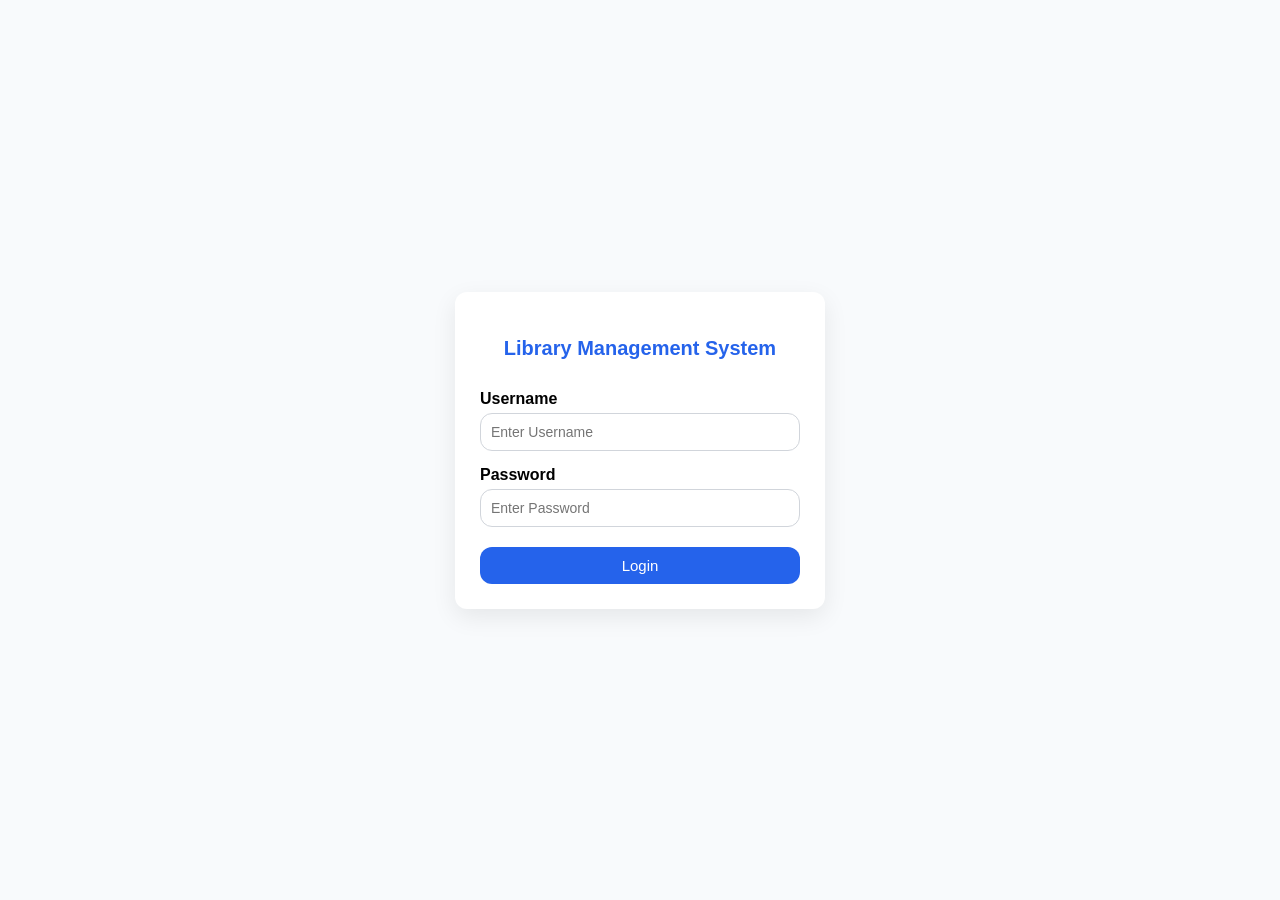
==== index.html @ a8713d56 "first commit" ====
<!doctype html>
<html>
  <head>
    <meta charset="utf-8" />
    <title>Library Management System</title>
    <script defer src="./assest/js/login.js"></script>
    <style>
      body {
        margin: 0;
        height: 100vh;
        display: flex;
        justify-content: center;
        align-items: center;
        background: #F8FAFC;
        font-family: Inter, Poppins, sans-serif;
      }

      .div-container {
        width: 320px;
        background: #ffffff;
        padding: 25px;
        border-radius: 12px;
        box-shadow: 0 8px 24px rgba(0, 0, 0, 0.08);
      }

      .username-container {
        width: 100%;
        padding: 10px;
        margin-bottom: 15px;
        border: 1px solid #d1d5db;
        border-radius: 12px;
        box-sizing: border-box;
        font-size: 14px;
        outline: none;
      }

      .username-container:focus {
        border: 1px solid #25eb2f;
      }

      #btn_id {
        width: 100%;
        padding: 10px;
        background: #2563eb;
        color: #ffffff;
        border: none;
        border-radius: 12px;
        cursor: pointer;
        font-size: 15px;
        transition: 0.3s;
      }

      #btn_id:hover {
        background: #1d4ed8;
      }

      #error_msg {
        color: #ef4444;
        font-size: 14px;
        margin-bottom: 10px;
      }
    </style>
  </head>

  <body></body>
</html>
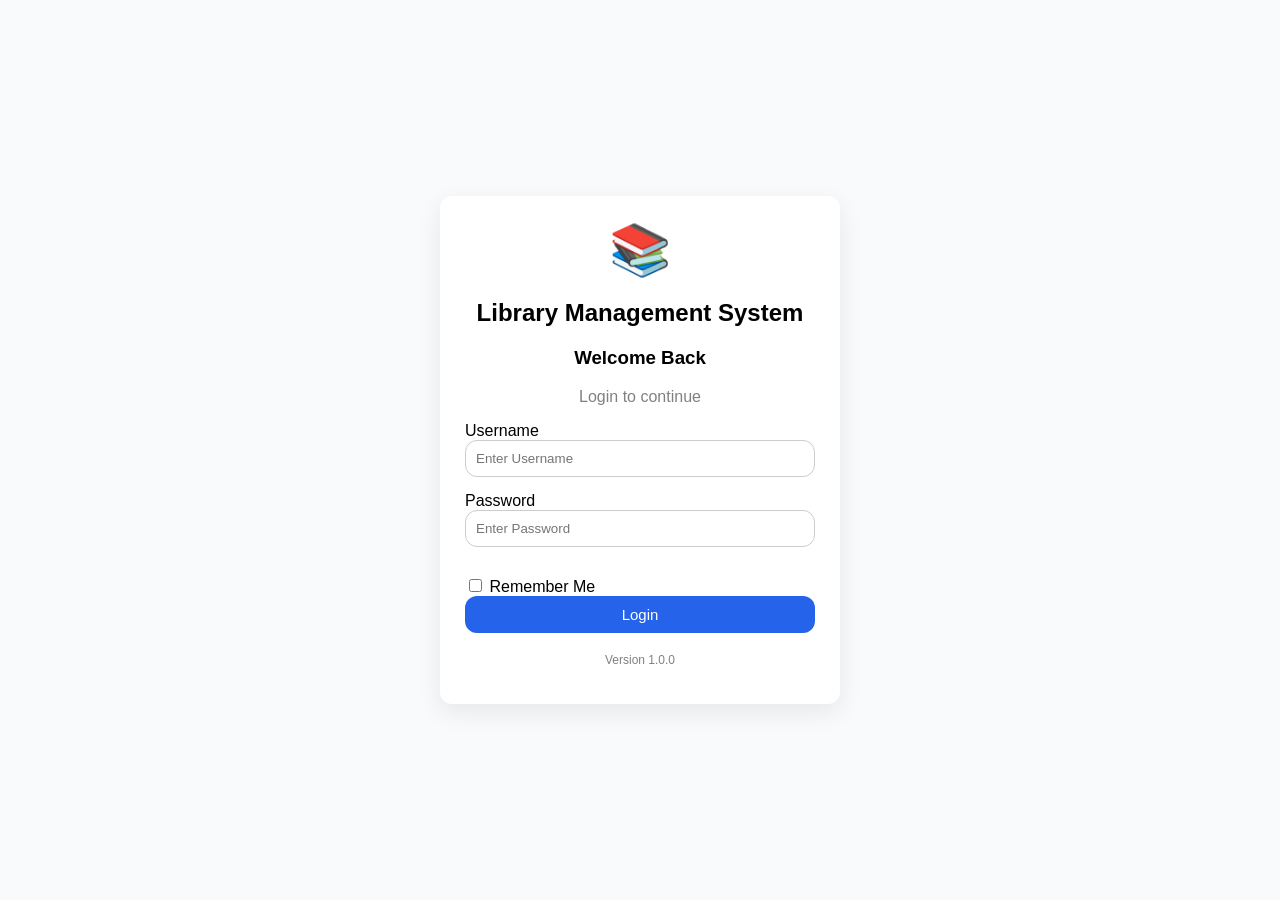
==== commit 0a1d403f: "feat:added books and members" ====
--- a/index.html
+++ b/index.html
@@ -1,66 +1,11 @@
-<!doctype html>
+<!DOCTYPE html>
 <html>
-  <head>
-    <meta charset="utf-8" />
+<head>
+    <meta charset="UTF-8">
     <title>Library Management System</title>
-    <script defer src="./assest/js/login.js"></script>
-    <style>
-      body {
-        margin: 0;
-        height: 100vh;
-        display: flex;
-        justify-content: center;
-        align-items: center;
-        background: #F8FAFC;
-        font-family: Inter, Poppins, sans-serif;
-      }
-
-      .div-container {
-        width: 320px;
-        background: #ffffff;
-        padding: 25px;
-        border-radius: 12px;
-        box-shadow: 0 8px 24px rgba(0, 0, 0, 0.08);
-      }
-
-      .username-container {
-        width: 100%;
-        padding: 10px;
-        margin-bottom: 15px;
-        border: 1px solid #d1d5db;
-        border-radius: 12px;
-        box-sizing: border-box;
-        font-size: 14px;
-        outline: none;
-      }
-
-      .username-container:focus {
-        border: 1px solid #25eb2f;
-      }
-
-      #btn_id {
-        width: 100%;
-        padding: 10px;
-        background: #2563eb;
-        color: #ffffff;
-        border: none;
-        border-radius: 12px;
-        cursor: pointer;
-        font-size: 15px;
-        transition: 0.3s;
-      }
-
-      #btn_id:hover {
-        background: #1d4ed8;
-      }
-
-      #error_msg {
-        color: #ef4444;
-        font-size: 14px;
-        margin-bottom: 10px;
-      }
-    </style>
-  </head>
-
-  <body></body>
-</html>
+   <link rel="stylesheet" href="./css/style.css">
+<script defer src="./js/login.js"></script>
+</head>
+<body>
+</body>
+</html>
--- a/css/style.css
+++ b/css/style.css
@@ -0,0 +1,48 @@
+body{
+    margin:0;
+    background:#F8FAFC;
+    font-family:Arial,sans-serif;
+    display:flex;
+    justify-content:center;
+    align-items:center;
+    height:100vh;
+}
+.div-container{
+    width:350px;
+    background:#FFFFFF;
+    padding:25px;
+    border-radius:12px;
+    box-shadow:0 8px 24px rgba(0,0,0,0.08);
+}
+.username-container{
+    width:100%;
+    padding:10px;
+    margin-bottom:15px;
+    border:1px solid #cccccc;
+    border-radius:12px;
+    box-sizing:border-box;
+}
+.username-container:focus{
+    border:1px solid #2563EB;
+    outline:none;
+}
+
+#btn_id{
+    width:100%;
+    padding:10px;
+    background:#2563EB;
+    color:white;
+    border:none;
+    border-radius:12px;
+    cursor:pointer;
+    font-size:15px;
+}
+#btn_id:hover{
+    background:#1D4ED8;
+}
+#error_msg{
+    color:#EF4444;
+    font-size:14px;
+    margin-bottom:10px;
+
+}
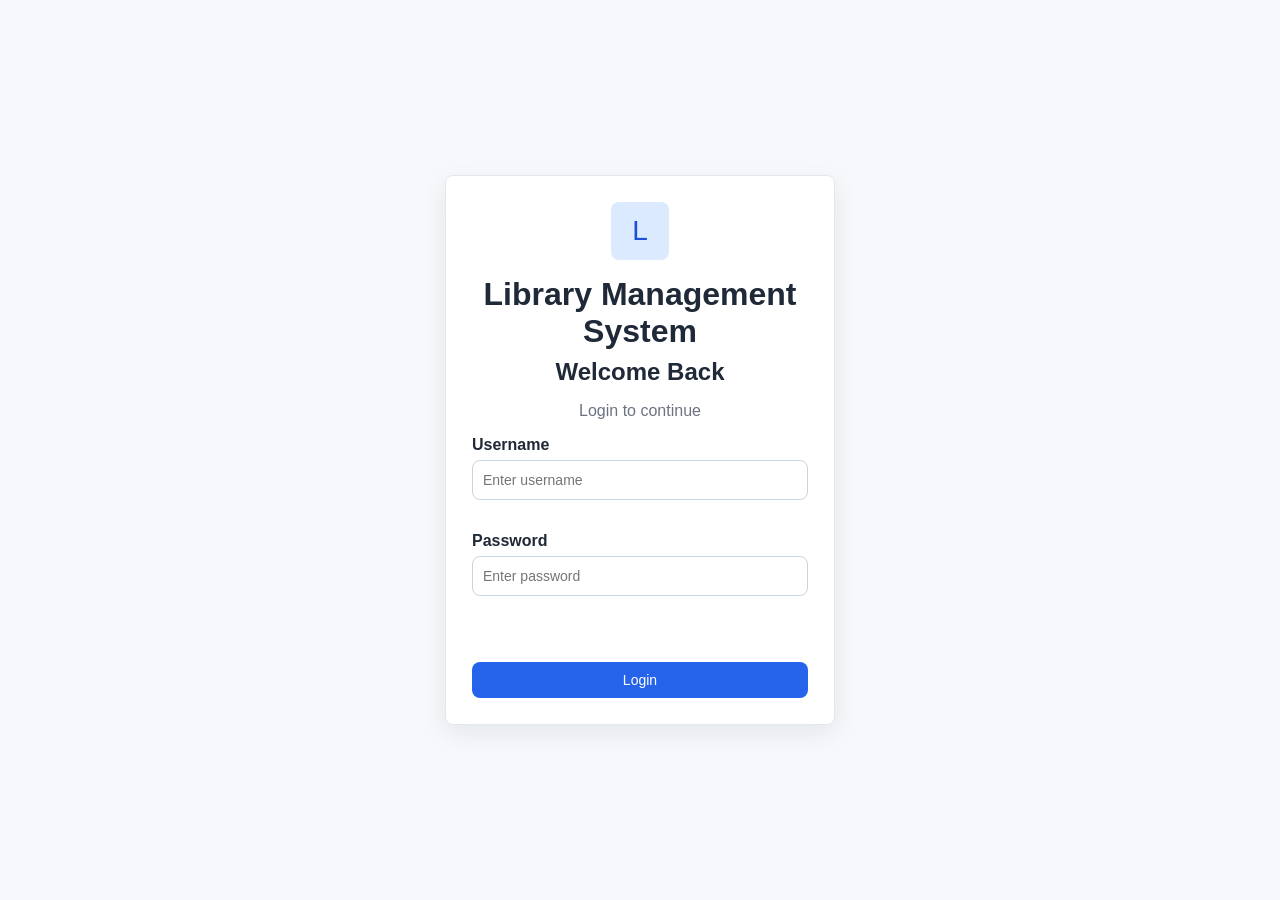
==== commit 9fc680b4: "feat:added new ui changes" ====
--- a/index.html
+++ b/index.html
@@ -2,10 +2,15 @@
 <html>
 <head>
     <meta charset="UTF-8">
+    <meta name="viewport" content="width=device-width, initial-scale=1.0">
     <title>Library Management System</title>
-   <link rel="stylesheet" href="./css/style.css">
-<script defer src="./js/login.js"></script>
+    <link rel="stylesheet" href="./css/style.css">
 </head>
 <body>
+    <div id="app"></div>
+    <script src="./js/utils.js"></script>
+    <script src="./js/validation.js"></script>
+    <script src="./js/auth.js"></script>
+    <script src="./js/login.js"></script>
 </body>
-</html>+</html>
--- a/css/style.css
+++ b/css/style.css
@@ -1,48 +1,485 @@
-body{
-    margin:0;
-    background:#F8FAFC;
-    font-family:Arial,sans-serif;
-    display:flex;
-    justify-content:center;
-    align-items:center;
-    height:100vh;
-}
-.div-container{
-    width:350px;
-    background:#FFFFFF;
-    padding:25px;
-    border-radius:12px;
-    box-shadow:0 8px 24px rgba(0,0,0,0.08);
-}
-.username-container{
-    width:100%;
-    padding:10px;
-    margin-bottom:15px;
-    border:1px solid #cccccc;
-    border-radius:12px;
-    box-sizing:border-box;
-}
-.username-container:focus{
-    border:1px solid #2563EB;
-    outline:none;
-}
-
-#btn_id{
-    width:100%;
-    padding:10px;
-    background:#2563EB;
-    color:white;
-    border:none;
-    border-radius:12px;
-    cursor:pointer;
-    font-size:15px;
-}
-#btn_id:hover{
-    background:#1D4ED8;
-}
-#error_msg{
-    color:#EF4444;
-    font-size:14px;
-    margin-bottom:10px;
-
-}+* {
+  box-sizing: border-box;
+}
+
+body {
+  margin: 0;
+  background: #f6f8fb;
+  color: #1f2937;
+  font-family: Arial, sans-serif;
+}
+
+a {
+  color: #1d4ed8;
+  text-decoration: none;
+}
+
+button,
+input,
+select,
+textarea {
+  font-family: Arial, sans-serif;
+  font-size: 14px;
+}
+
+button {
+  border: 0;
+  border-radius: 8px;
+  cursor: pointer;
+  padding: 10px 14px;
+}
+
+button:disabled {
+  cursor: not-allowed;
+  opacity: 0.6;
+}
+
+.login-page {
+  align-items: center;
+  display: flex;
+  justify-content: center;
+  min-height: 100vh;
+  padding: 20px;
+}
+
+.login-card {
+  background: #ffffff;
+  border: 1px solid #e5e7eb;
+  border-radius: 8px;
+  box-shadow: 0 8px 24px rgba(31, 41, 55, 0.08);
+  max-width: 390px;
+  padding: 26px;
+  width: 100%;
+}
+
+.login-logo {
+  align-items: center;
+  background: #dbeafe;
+  border-radius: 8px;
+  color: #1d4ed8;
+  display: flex;
+  font-size: 28px;
+  height: 58px;
+  justify-content: center;
+  margin: 0 auto 16px;
+  width: 58px;
+}
+
+.login-card h1,
+.login-card h2 {
+  margin: 8px 0;
+  text-align: center;
+}
+
+.muted {
+  color: #6b7280;
+}
+
+.field {
+  margin-bottom: 14px;
+}
+
+.field label {
+  display: block;
+  font-weight: bold;
+  margin-bottom: 6px;
+}
+
+.field input,
+.field select,
+.field textarea,
+.toolbar input,
+.toolbar select {
+  border: 1px solid #cbd5e1;
+  border-radius: 8px;
+  min-height: 40px;
+  padding: 9px 10px;
+  width: 100%;
+}
+
+.field textarea {
+  resize: vertical;
+}
+
+.field input:focus,
+.field select:focus,
+.field textarea:focus,
+.toolbar input:focus,
+.toolbar select:focus {
+  border-color: #2563eb;
+  outline: none;
+}
+
+.field .error-text {
+  color: #dc2626;
+  display: block;
+  font-size: 13px;
+  min-height: 18px;
+  padding-top: 4px;
+}
+
+.field.invalid input,
+.field.invalid select,
+.field.invalid textarea {
+  border-color: #dc2626;
+}
+
+.field.valid input,
+.field.valid select,
+.field.valid textarea {
+  border-color: #16a34a;
+}
+
+.btn-primary {
+  background: #2563eb;
+  color: #ffffff;
+}
+
+a.btn-primary,
+a.btn-success,
+a.btn-danger,
+a.btn-warning,
+a.btn-light {
+  border-radius: 8px;
+  display: inline-block;
+  padding: 10px 14px;
+}
+
+.btn-primary:hover {
+  background: #1d4ed8;
+}
+
+.btn-success {
+  background: #16a34a;
+  color: #ffffff;
+}
+
+.btn-danger {
+  background: #dc2626;
+  color: #ffffff;
+}
+
+.btn-warning {
+  background: #f59e0b;
+  color: #111827;
+}
+
+.btn-light {
+  background: #e5e7eb;
+  color: #111827;
+}
+
+.btn-small {
+  min-height: 32px;
+  padding: 7px 10px;
+}
+
+.message {
+  font-size: 14px;
+  min-height: 20px;
+}
+
+.message.error {
+  color: #dc2626;
+}
+
+.message.success {
+  color: #16a34a;
+}
+
+.layout {
+  display: flex;
+  min-height: 100vh;
+}
+
+.sidebar {
+  background: #111827;
+  color: #ffffff;
+  display: flex;
+  flex-direction: column;
+  min-height: 100vh;
+  position: sticky;
+  top: 0;
+  transition: width 0.25s ease;
+  width: 240px;
+}
+
+.sidebar.collapsed {
+  width: 78px;
+}
+
+.sidebar-top {
+  align-items: center;
+  border-bottom: 1px solid #374151;
+  display: flex;
+  gap: 10px;
+  padding: 16px;
+}
+
+.sidebar-title {
+  font-size: 17px;
+  font-weight: bold;
+}
+
+.sidebar.collapsed .sidebar-title,
+.sidebar.collapsed .menu-text {
+  display: none;
+}
+
+.icon-button {
+  align-items: center;
+  background: #374151;
+  color: #ffffff;
+  display: inline-flex;
+  height: 38px;
+  justify-content: center;
+  padding: 0;
+  width: 38px;
+}
+
+.menu-link,
+.logout-button {
+  align-items: center;
+  color: #d1d5db;
+  display: flex;
+  gap: 12px;
+  margin: 4px 10px;
+  padding: 12px;
+  text-align: left;
+}
+
+.menu-link:hover,
+.menu-link.active {
+  background: #2563eb;
+  border-radius: 8px;
+  color: #ffffff;
+}
+
+.logout-button {
+  background: #dc2626;
+  color: #ffffff;
+  justify-content: flex-start;
+  margin-top: auto;
+  margin-bottom: 16px;
+}
+
+.page {
+  flex: 1;
+  min-width: 0;
+}
+
+.topbar {
+  align-items: center;
+  background: #ffffff;
+  border-bottom: 1px solid #e5e7eb;
+  display: flex;
+  justify-content: space-between;
+  padding: 14px 22px;
+  position: sticky;
+  top: 0;
+  z-index: 2;
+}
+
+.topbar h1 {
+  font-size: 22px;
+  margin: 0;
+}
+
+.content {
+  padding: 22px;
+}
+
+.card {
+  background: #ffffff;
+  border: 1px solid #e5e7eb;
+  border-radius: 8px;
+  box-shadow: 0 8px 24px rgba(31, 41, 55, 0.06);
+  padding: 18px;
+}
+
+.stats-grid {
+  display: grid;
+  gap: 16px;
+  grid-template-columns: repeat(auto-fit, minmax(170px, 1fr));
+}
+
+.stat-card h3 {
+  color: #6b7280;
+  font-size: 14px;
+  margin: 0 0 8px;
+}
+
+.stat-card p {
+  color: #1d4ed8;
+  font-size: 28px;
+  font-weight: bold;
+  margin: 0;
+}
+
+.toolbar {
+  align-items: end;
+  display: grid;
+  gap: 12px;
+  grid-template-columns: repeat(auto-fit, minmax(170px, 1fr));
+  margin-bottom: 16px;
+}
+
+.toolbar .button-row {
+  display: flex;
+  gap: 8px;
+}
+
+.table-wrap {
+  overflow-x: auto;
+}
+
+table {
+  background: #ffffff;
+  border-collapse: collapse;
+  min-width: 860px;
+  width: 100%;
+}
+
+th {
+  background: #1f2937;
+  color: #ffffff;
+  padding: 12px;
+  position: sticky;
+  text-align: left;
+  top: 61px;
+}
+
+td {
+  border-bottom: 1px solid #e5e7eb;
+  padding: 11px 12px;
+}
+
+tbody tr:hover {
+  background: #f9fafb;
+}
+
+.actions {
+  display: flex;
+  flex-wrap: wrap;
+  gap: 6px;
+}
+
+.badge {
+  border-radius: 999px;
+  display: inline-block;
+  font-size: 12px;
+  font-weight: bold;
+  padding: 4px 8px;
+}
+
+.badge.success {
+  background: #dcfce7;
+  color: #166534;
+}
+
+.badge.warning {
+  background: #fef3c7;
+  color: #92400e;
+}
+
+.badge.danger {
+  background: #fee2e2;
+  color: #991b1b;
+}
+
+.form-grid {
+  display: grid;
+  gap: 14px;
+  grid-template-columns: repeat(auto-fit, minmax(230px, 1fr));
+}
+
+.form-actions,
+.pagination {
+  display: flex;
+  flex-wrap: wrap;
+  gap: 8px;
+  margin-top: 16px;
+}
+
+.pagination {
+  align-items: center;
+  justify-content: space-between;
+}
+
+.page-buttons {
+  display: flex;
+  flex-wrap: wrap;
+  gap: 6px;
+}
+
+.empty-state {
+  color: #6b7280;
+  padding: 28px;
+  text-align: center;
+}
+
+.toast {
+  background: #111827;
+  border-radius: 8px;
+  bottom: 20px;
+  color: #ffffff;
+  left: 50%;
+  padding: 12px 18px;
+  position: fixed;
+  transform: translateX(-50%);
+  z-index: 5;
+}
+
+.toast.success {
+  background: #166534;
+}
+
+.toast.error {
+  background: #991b1b;
+}
+
+.details-grid {
+  display: grid;
+  gap: 12px;
+  grid-template-columns: repeat(auto-fit, minmax(220px, 1fr));
+}
+
+.detail-box {
+  border: 1px solid #e5e7eb;
+  border-radius: 8px;
+  padding: 12px;
+}
+
+.detail-box strong {
+  display: block;
+  margin-bottom: 4px;
+}
+
+@media (max-width: 760px) {
+  .layout {
+    display: block;
+  }
+
+  .sidebar {
+    min-height: auto;
+    position: relative;
+    width: 100%;
+  }
+
+  .sidebar.collapsed {
+    width: 100%;
+  }
+
+  .sidebar.collapsed .sidebar-title,
+  .sidebar.collapsed .menu-text {
+    display: inline;
+  }
+
+  .topbar {
+    top: 0;
+  }
+
+  th {
+    top: 61px;
+  }
+}
